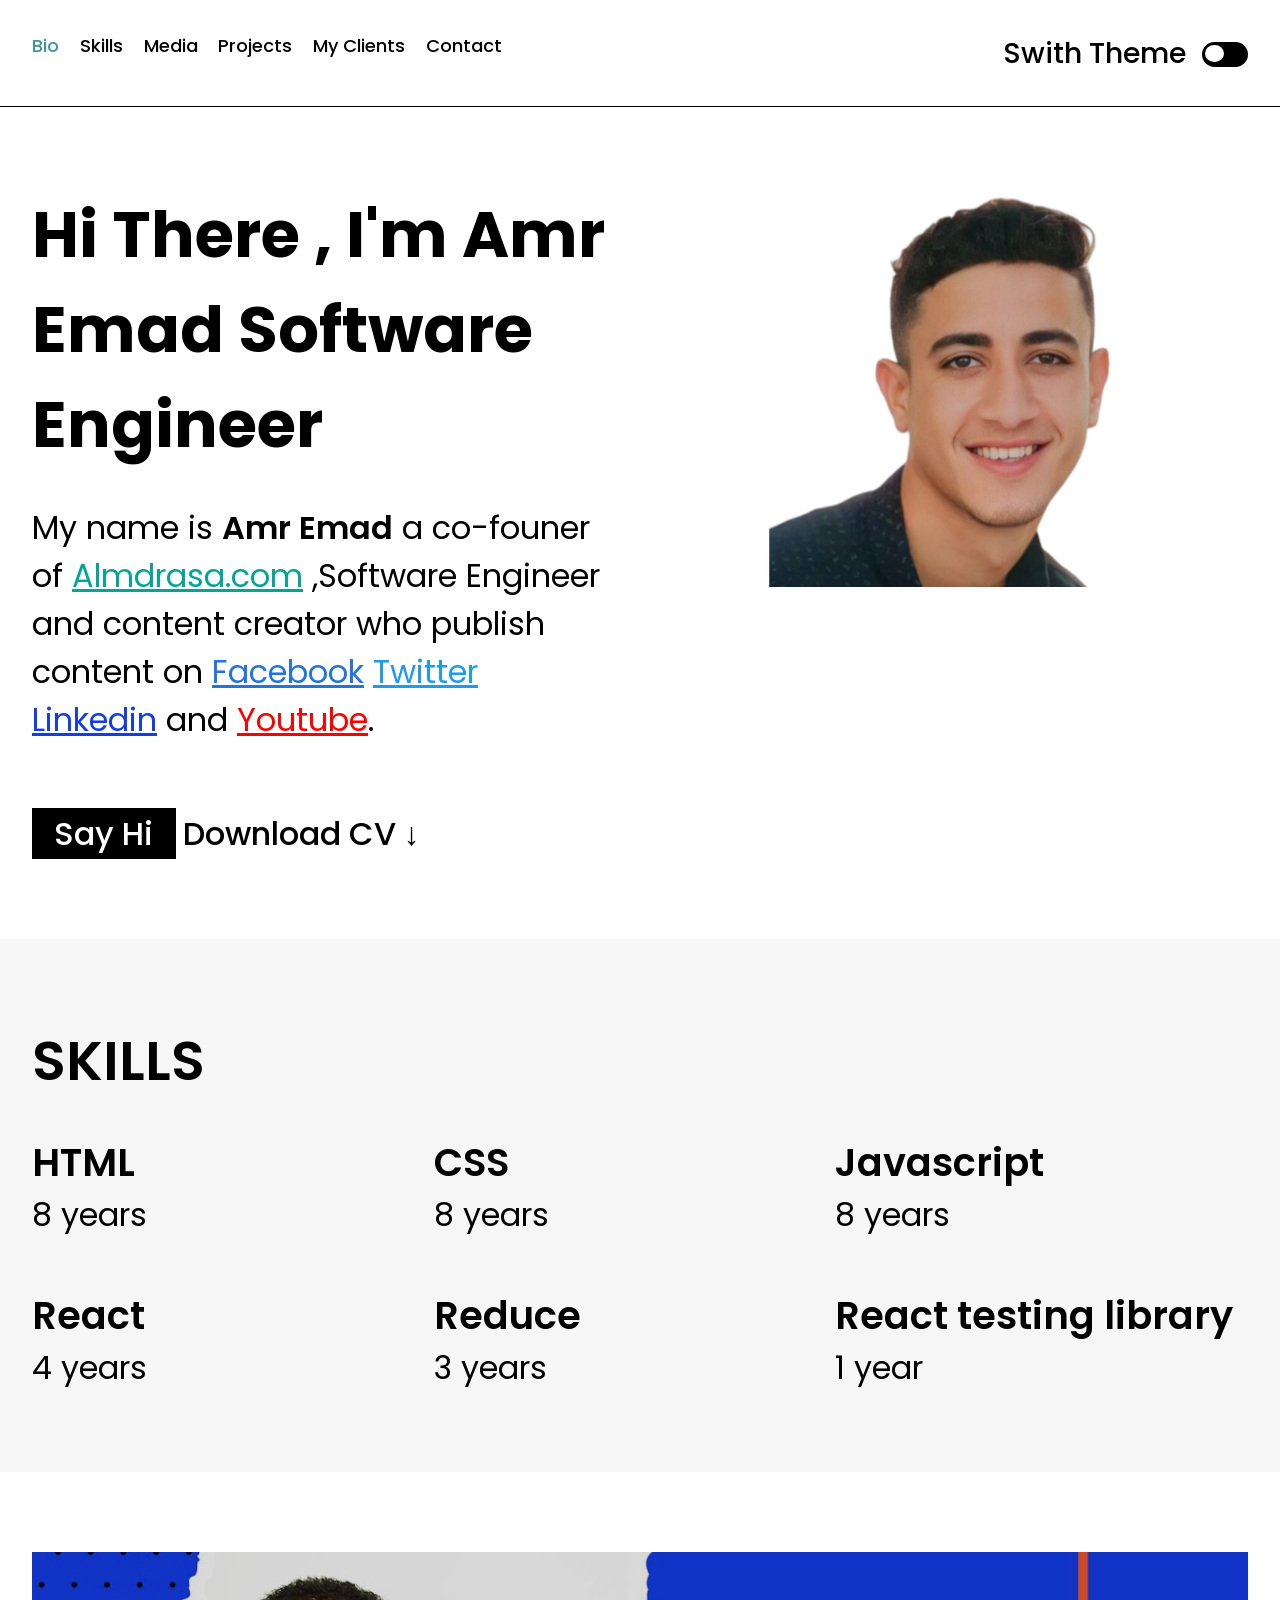
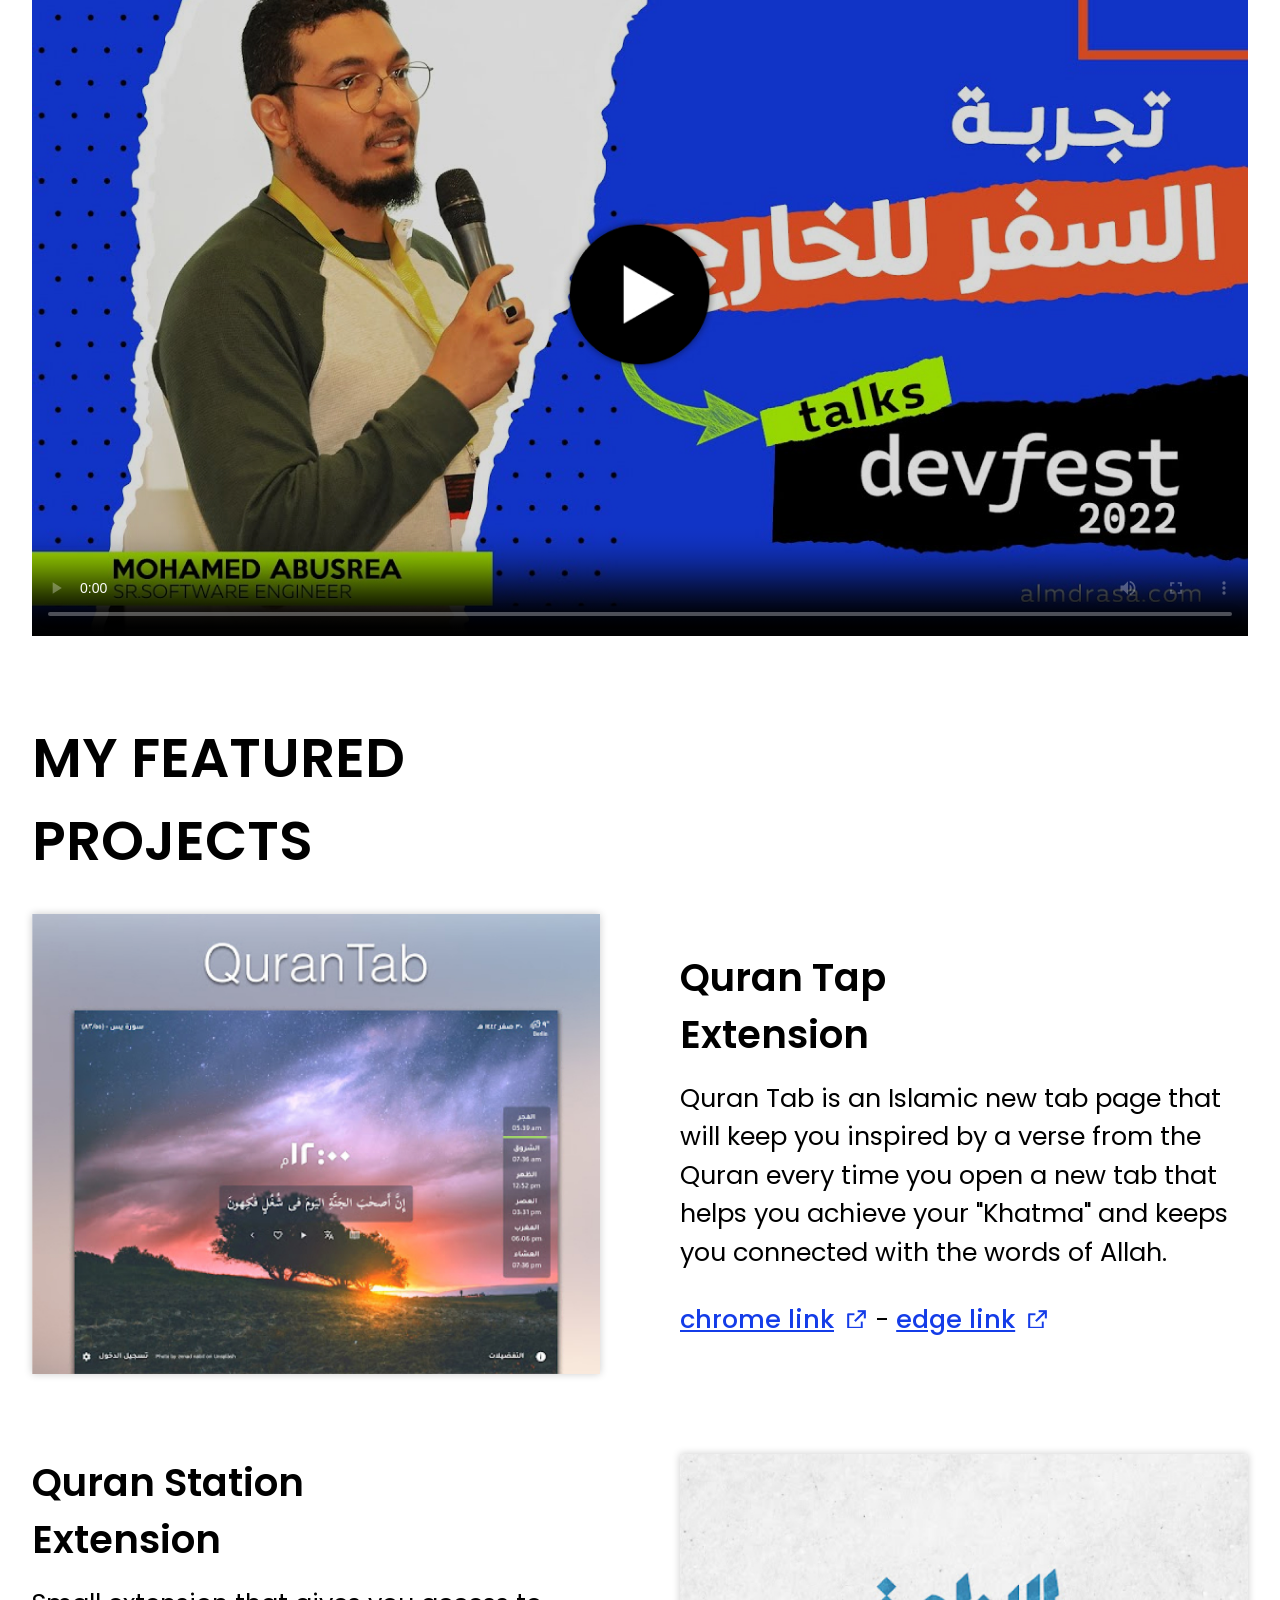
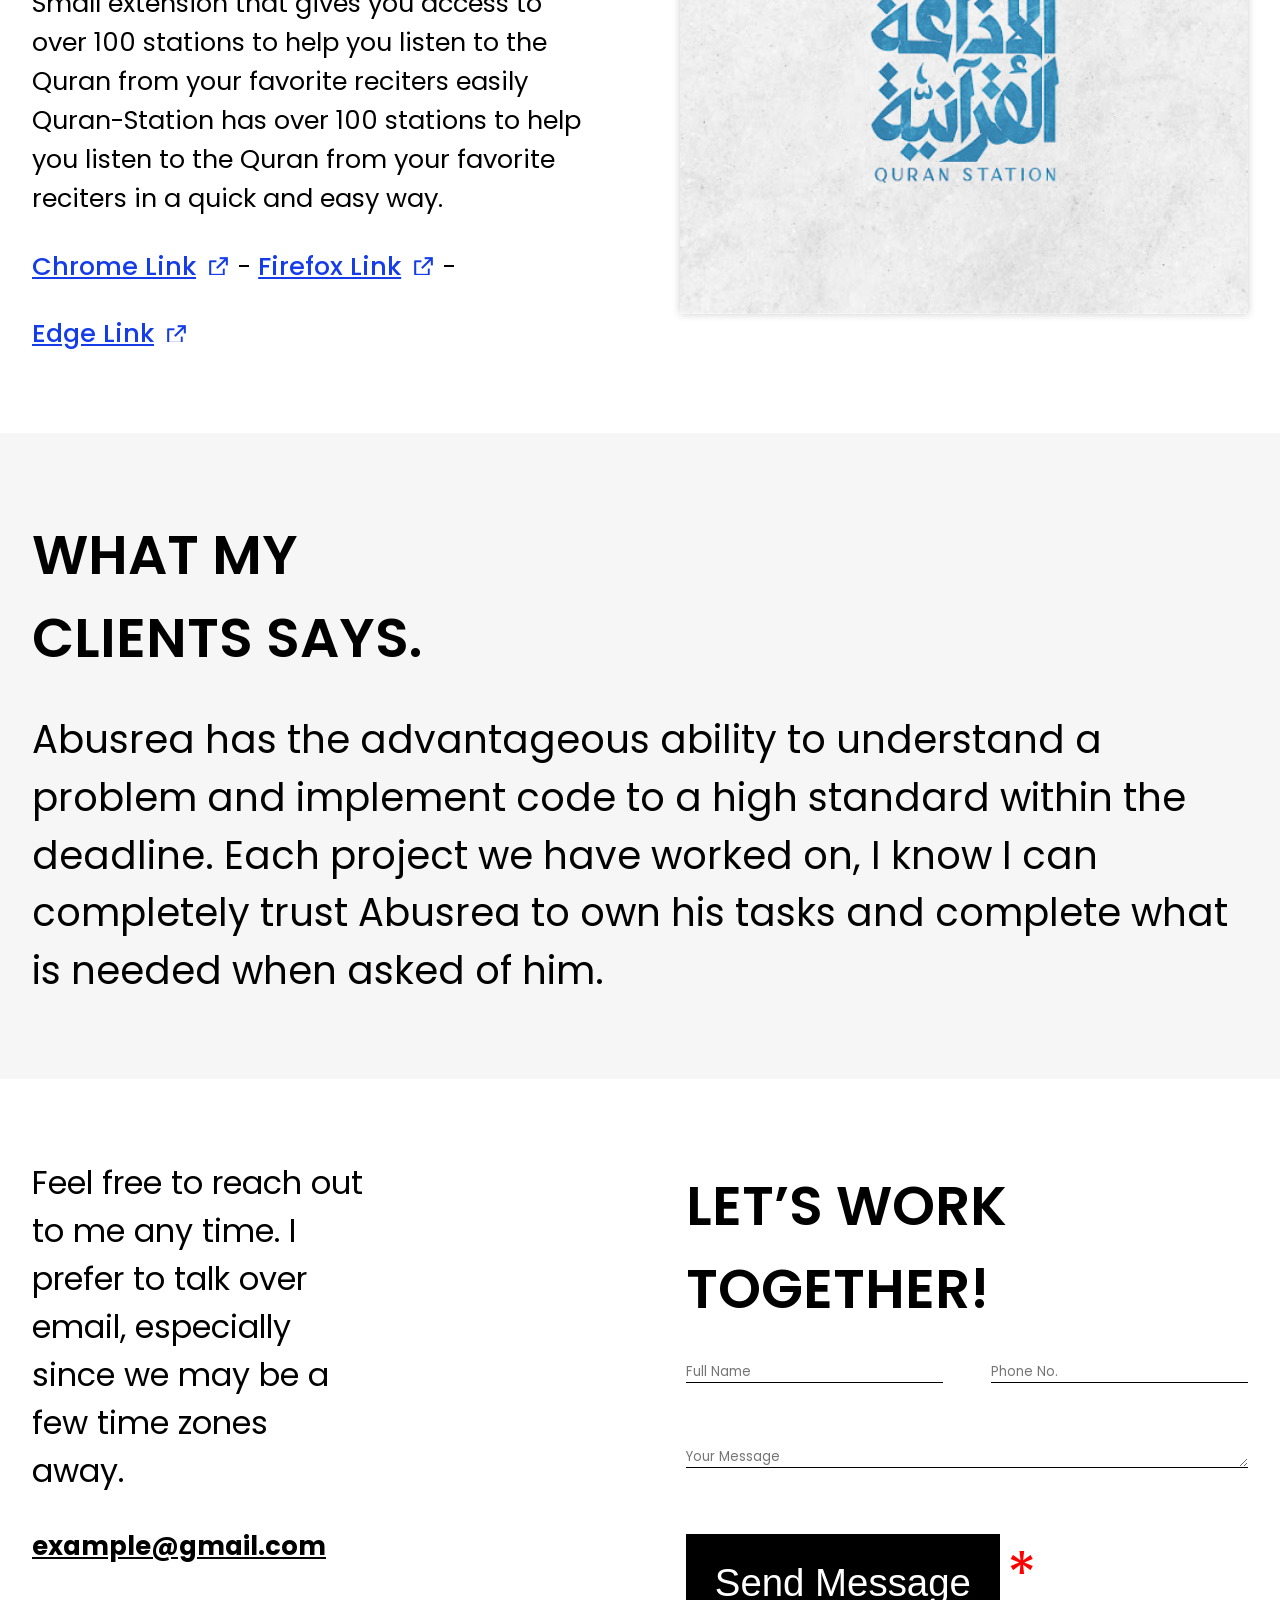
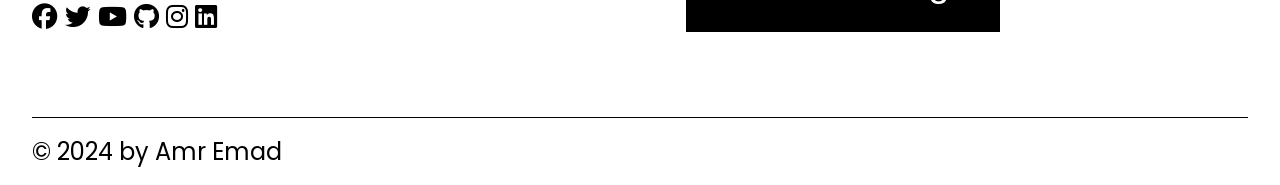
==== Index.html @ d74332c0 "my first project" ====
<!DOCTYPE html>
<html lang="en">
<head>
    <meta charset="UTF-8">
    <title>Amr Emad</title>
    <link rel="preconnect" href="https://fonts.googleapis.com">
<link rel="preconnect" href="https://fonts.gstatic.com" crossorigin>
<link href="https://fonts.googleapis.com/css2?family=Poppins:ital,wght@0,100;0,200;0,300;0,400;0,500;0,600;0,700;0,800;0,900;1,100;1,200;1,300;1,400;1,500;1,600;1,700;1,800;1,900&family=Tajawal:wght@200;400&display=swap" rel="stylesheet">

 <link rel="stylesheet" href="https://cdnjs.cloudflare.com/ajax/libs/font-awesome/6.6.0/css/all.min.css">

    <link rel="stylesheet" href="style.css">
    
</head>
<body>
     <div class="container">
       <video class="video-loop" autoplay loop muted>
            <source src="./video-loop.mp4" type="video/mp4" /> 
        </video> 

        <header class="header">
          <label  class="burger-menu" for="menu">
            <div class="burger-menu_bar"></div>
            <div class="burger-menu_bar"></div>
            <div class="burger-menu_bar"></div>
          </label> 
          <input id="menu" class="burger-menu_checkbox" type="checkbox">

            <nav class="navigation">
                <ul class="navigation__list">
                    <li><a href="#bio" class="navigation__link navigation__bio activ">Bio</a></li>
                    <li><a href="#skills" class="navigation__link navigation__skills">Skills</a></li>
                    <li><a href="#media" class="navigation__link navigation__media">Media</a></li>
                    <li><a href="#projects" class="navigation__link navigation__projects">Projects</a></li>
                    <li><a href="#clients" class="navigation__link navigation__clients">My Clients</a></li>
                    <li><a href="#contact" class="navigation__link navigation__contact">Contact</a></li>
                </ul>
            </nav>

            <div class="toggle">
            <p class="toggle__title switch">Swith Theme</p>
            <input type="checkbox" name="checkbox" id="toggle" class="toggle__checkbox">
            <label for="toggle" class="toggle__lable"></label>
        </div>
        </header>

        <section class="bio section" id="bio">
            <div class="bio__data">
            <h1 class="bio__title">
                Hi There , I'm Amr Emad Software Engineer
            </h1>
            <p class="bio__objectiv">
                My name is <span class="bio__name">amr emad</span>
                a co-founer of <a href="#" class="bio__almdrasa">Almdrasa.com</a>
                ,Software Engineer and content creator who publish content on <a href="#" class="bio__Facebook">Facebook</a>
                <a href="#" class="bio__Twiteer">Twitter</a>
                <a href="#" class="bio__linkedin">Linkedin</a> and 
                <a href="#" class="bio__Youtube">Youtube</a>.
            </p>
            <a href="#" class="bio__link say_hi">Say Hi</a>
           <a href="#" class=" bio__link download">Download CV <span class="bio__down-arrow"> ↓</span></a>
           </div>
        
        <div class="bio__pic--content">
            <img  class="bio__pic" src="mm.jpg" alt="image of amr emad">
        </div>
        </section>

        <section  id="skills" class="skills section section--width-bgc">
                <h2 class="h2__heading">Skills</h2>
                <ul class="skill__list">
                    <li class="skill__items">
                        <h2 class="skill__title">HTML</h2>
                        <span class="skills__years">8 years</span>
                    </li>
                    <li class="skill__items">
                        <h2 class="skill__title">CSS</h2>
                        <span class="skills__years">8 years</span>
                    </li>
                    <li class="skill__items">
                        <h2 class="skill__title">Javascript</h2>
                         <span class="skills__years">8 years</span>
                    </li>
                    <li class="skill__items">
                        <h2 class="skill__title">React</h2>
                        <span class="skills__years">4 years</span>
                    </li>
                    <li class="skill__items">
                        <h2 class="skill__title">Reduce</h2>
                        <span class="skills__years">3 years</span>
                    </li>
                    <li class="skill__items">
                        <h2 class="skill__title">React testing library</h2>
                        <span class="skills__years">1 year</span>

                    </li>
                </ul>
        </section>

        <section id="media" class="madia section">
            <video src="video.mp4" class="media__video" poster="thumbnail.jpg" controls>
                <source src="video.mp4" type="video/mp4" />
            </video>
        </section>

        <section id="projects" class="projects section">
            <h2 class="h2__heading">My Featured <br>
            projects</h2>
            <div class="projects__main">
                <img  class="projects__img" src="project-1.jpg" alt="Quran Tap Extension">
                <div class="projects__data">
                    <h3 class="h3__heading">Quran Tap<br>
                         Extension</h3>
                         <p class="projects__descriptions">
                            Quran Tab is an Islamic new tab page that will keep you inspired by a verse from the Quran every time you
                            open a new tab that helps you achieve your "Khatma" and keeps you connected with the words of Allah.</p>
                         <a href="https://bit.ly/qt-chrome" class="projects__link" target="_blank">chrome link</a>
                         <span>-</span>
                         <a href="https://bit.ly/qt-edge" class="projects__link" target="_blank">edge link</a>
                         </div>
                         <div class="projects__data">
                            <h3 class="h3__heading">
                              Quran Station <br />
                              Extension
                            </h3>
                            <p class="projects__description">
                              Small extension that gives you access to over 100 stations to help you listen to the Quran from your
                              favorite reciters easily Quran-Station has over 100 stations to help you listen to the Quran from your
                              favorite reciters in a quick and easy way.
                            </p>
                            <a class="projects__link" href="https://bit.ly/qs-chrome" target="_blank">Chrome Link</a>
                            <span>-</span>
                            <a class="projects__link" href="https://bit.ly/qs-firefox" target="_blank">Firefox Link</a>
                            <span>-</span>
                            <a class="projects__link" href="https://bit.ly/quran-station-edge" target="_blank">Edge Link</a>
                          </div>
                          <img class="projects__img responsive-img" src="project-2.jpg" alt="Quran Tab Extension" />
                        </div>
        </section>

        <section id="clients"  class="clients section section--width-bgc">

            <h2 class="h2__heading">
              What My <br> Clients Says.</h2>
            <div class="clients__opinions">
              <div class="clients__wrapper">
                <p class="clients__opinion">
                  Abusrea has the advantageous ability to understand a problem and implement code to a high standard within
                  the deadline. Each project we have worked on, I know I can completely trust Abusrea to own his tasks and
                  complete what is needed when asked of him.
                </p>
                <p class="clients__opinion">
                  Mohamed will patiently listen to you and give you his own Ideas as well, and in the end, he comes up with
                  something completely different from what you’re expecting, but the good news is, you’ll always love it.
                </p>
                <p class="clients__opinion">
                  I had a chance to work closely with Mohamed as a direct manager from hist first day at DeliveryHero until
                  my last day there (6+months). Mohamed's biggest strengths that I admire are taking initiatives on personal
                  and team level, and driving them.
                </p>
              </div>
            </div>
          </section>

          
      <section id="contact" class="section contact">
        <div class="contact__center">
          <p class="contact__description">
            Feel free to reach out to me any time. I prefer to talk over email, especially since we may be a few time
            zones away.
          </p>

          <a href="mailto: example@gmail.com" class="contact__email">example@gmail.com</a>

          <div class="contact__socials">
            <a class="contact__social" href="#">
                <i class="fa-brands fa-facebook"></i>
            </a>
            <a class="contact__social" href="#">
                <i class="fa-brands fa-twitter"></i>            
            </a>
            <a class="contact__social" href="#">
                <i class="fa-brands fa-youtube"></i>
            </a>
            <a class="contact__social" href="#">
                <i class="fa-brands fa-github"></i>
            </a>
            <a class="contact__social" href="#">
                <i class="fa-brands fa-instagram"></i>
            </a>
            <a class="contact__social" href="#">
                <i class="fa-brands fa-linkedin"></i>
            </a>
          </div>
        </div>
        <div class="contact__formContent">
            <h2 class="h2__heading">
              Let’s Work <br />
              Together!
            </h2>
            <form action="results.html">

              <div class="contact__inputs"> 

                <input type="text" class="contact__input" name="name" placeholder="Full Name" required />

                <input type="tel" class="contact__input" placeholder="Phone No."  name="tel" pattern="[0-9]{3}-[0-9]{2}-[0-9]{3}" required /> 

              </div>
              <textarea
                class="contact__input contact__textarea" name="message"placeholder="Your Message"rows="1" required></textarea>
              <input type="submit" class="contact__button" value="Send Message"/>
            </form>
          </div>
        </section>

        <footer class="footer">© 2024 by Amr Emad</footer>


                      
    </div>

    
</body>
</html>
---- style.css ----
/* css variables */
:root {
    --container-width: 119rem;
    --gutter: 2rem;

    --color-black:#000;
    --color-white:#fff;
    --color-blue: #2374e1;
    --color-light-blue: #1d9bf0;
    --color-dark-blue: #0a66c2;
    --color-darker-blue: #143ce8;
    --color-red: #ff0000;
    --color-green: #03a696;
    --color-grey: #f6f6f6;
    --color-dark-green: #42959b;
  
    --color-background: var(--color-white);
    --color-text: var(--color-black);
    --color-box-img: var(--color-black);
    --color-link-bg: var(--color-black);
    --color-input-border: var(--color-black);
  
    --font-family-raleway: "Raleway", sans-serif;
    --font-family-poppins: "Poppins", sans-serif;
  
    --font-weight-regular: 400;
    --font-weight-medium: 500;
    --font-weight-semi-bold: 600;
    --font-weight-bold: 700;
  
    --font-size-70: 7rem;
    --font-size-65: 6.5rem;
    --font-size-40: 4rem;
    --font-size-38: 3.8rem;
    --font-size-24: 2.4rem;
    --font-size-22: 2.2rem;
    --font-size-20: 2rem;
    --font-size-18: 1.8rem;
    --font-size-15: 1.5rem;
  
    --transition-timing: 0.3s;
  }
  
.poppins-medium {
    font-family: "Poppins", sans-serif;
    font-weight: 500;
    font-style: normal;
  }
  /* reset */
*{
    padding: 0;
    margin: 0;
    box-sizing: border-box;
    font-family: Poppins,sans-serif;
}
*,
*::after , 
*::before{
    box-sizing: border-box;
}
a {
    color: inherit;
    display: inline-block;
}
button {
    color: transparent;
    border: none;
    cursor: pointer;
}
ul,
ol {
    list-style: none;
}

    /* Glopal style */
html{
    scroll-behavior: smooth;
    scroll-padding-top: 11rem;
}
body ,[type="submit"] {
    font-size: 1.6rem;
    overflow-x: hidden;
    font-size: 1.6rem;
    font-family: var(--font-family-raleway);
    background-color: var(--color-background);
    color: var(--color-text);
    border: 0;
  }


.container{
    display: grid;
    row-gap: 5rem;
    max-width: calc(var(--container-width) + var(--gutter) * 2);
     margin: 0 auto; 
     padding-inline: var(--gutter);

}
.video-loop{
    position: fixed;
    top: 0;
    left: 0;
    min-width: 100%;
    min-height:100%;
    opacity: 0.08;
    z-index: -1;
}

.section{
    position: relative;
    display: grid;
    grid-template-columns: repeat(2 , auto);
    align-items: start;
}

.section--width-bgc{
    padding: 5rem 0;
}
.section--width-bgc::before{
    content: "";
    position: absolute;
    width:100vw;
    height: 100%;
    background-color: var(--color-grey);
    justify-self: center;
    z-index: -1;
}

.h2__heading {
    font-size: 55px;
    font-weight: var(--font-weight-semi-bold);
    grid-column: 1/-1;
    margin-bottom: 2rem;
    text-transform: uppercase;
}
.h3__heading{
    
    font-size: var(--font-size-24);
    font-weight: var(--font-weight-semi-bold);
    margin-bottom: 1rem;
}
 /* end Glopal style*/

 /* header */

header{
    position: sticky;
    top:0;
    z-index: 1;
    background-color: var(--color-background);
    padding: 2rem 0;
    display: flex;
    justify-content: center;
}
header::before{
    content: "";
    position: absolute;
    top: 0;
    width: 100vw;
    height: 100%;
    z-index: -1;
    border-bottom:0.1rem solid var(--color-input-border) ;
    background-color: var(--color-background);

}
.navigation{
    font-size: 18px;
    font-weight:var(--font-weight-medium) ;
}
.navigation{
    transition: var(--transition-timing);
}
.navigation__list {
    display: flex;
    gap:1.3rem;
}
.navigation__link:link ,
.navigation__link:visited {
    text-decoration: none;
    font-weight: var(--font-weight-medium);
}

.navigation__link :hover ,
.navigation__link:active ,
.activ  {
    text-decoration: underline;
    color: #42959b;
}

.burger-menu_checkbox{
    display: none;
}

/* toggle  */
.toggle {
    display: flex;
    gap: 1rem;
    margin-left: auto; 
}
.toggle__title{
    font-weight: var(--font-weight-medium);
    font-size: var(--font-size-18);
}
.toggle__checkbox{
    display: none;
}
.toggle__lable{
    display: block;
    position: relative;
    height: 1.6rem;
    width: 2.9rem;
    background-color: var(--color-black);
    border-radius: 5rem;
    margin-top: .6rem;
    cursor: pointer;
    transition: .3s;
}
.toggle__lable::after{
    content: "";
    width: 1.2rem;
    height: 1.1rem;
    border-radius: 50%;
    display: block;
    margin:.2rem;
    background-color: white;
    transition: .3s;

}
.toggle__checkbox:checked + .toggle__lable{
    background-color: white;
}
.toggle__checkbox:checked + .toggle__lable::after{
    transform: translateX(1.4rem);
    background-color: var(--color-dark-green);
}

/* end toggle */

/* bio */
.bio{
    column-gap: 4rem;
    grid-template-columns: repeat(2,1fr);
}
.bio__title{
    font-size: var(--font-size-40);
    font-family: var(--font-family-poppins);
}
.bio__objectiv{
    font-size: var(--font-size-20);
    font-weight: var(--font-weight-regular);
    font-family: var(--font-family-poppins);
    margin: 2rem 0 4rem;
}
.bio__name{
    text-transform: capitalize;
    font-weight: var(--font-weight-semi-bold);
}
.bio__almdrasa{
    color:var(--color-green)
}
.bio__Facebook{
    color: var(--color-blue);
}
.bio__Twiteer{
    color: var(--color-light-blue);
}
.bio__linkedin{
    color: var(--color-darker-blue);
}
.bio__Youtube{
    color: var(--color-red);
}
.bio__link{
    font-size: var(--font-size-20 );
    font-weight: var(--font-weight-medium);
    text-decoration: none;
}
.say_hi{
    background-color: var(--color-link-bg);
    color: white;
    padding: .1rem 1.4rem;
}

@keyframes jump {
    0% {
        transform: translateY(0.3rem);
    }
    35% { 
        transform: translateY(-0.3rem);
    }
    70% {
        transform: translateY(0);
    }
    100% {
        transform: translateY(0);

    }
}
.bio__down-arrow{
    display: inline-block;
    animation: jump 1s infinite alternate ease-in-out;
}
.bio__pic--content {
    display: flex;
    position: relative;
    align-items: flex-end;
    justify-self: center;
}
.bio__pic--content::after{
    content: "";
    position: absolute;
    background-color: #000;
    width: 100%;
    height: 100%;
    z-index: -1;
}
.bio__pic{
    height: 400px;
}
/* end bio */

/* skills */

.skill__list{
    display: grid;
    grid-template-columns: repeat(3, 1fr);
    row-gap: 3rem;
}
.skill__items{
    transition: var(--transition-timing);
    user-select: none;
}
.skill__items:hover{
    text-shadow: 0 0 2px  var(--color-green);
}
.skill__title{
    font-size: var(--font-size-24);
    font-weight: var(--font-weight-semi-bold);
}
.skills__years{
    display: inline-block;
    font-size: var(--font-size-20);    
}
/*  end skills */
/* media */
.midia{
    align-items: center;
    justify-content: center;
}
.media__video{
    max-width: 100%;
}
/* end media */
/* projects */
.projects__main{
    display: grid;
    grid-template-columns: repeat(2,1fr);
    column-gap: 5rem;
    row-gap: 5rem;
}
.projects__img
{
    box-shadow: 0 0 0.5rem rgba(0, 0, 0, 0.2);
    max-width: 100%;
}

.projects__data {
    align-self: center;
}
.projects__descriptions{
    line-height: 1.5;
}

.projects__link {
    color: var(--color-darker-blue);
    font-family: var(--font-family-poppins);
    font-weight: var(--font-weight-medium);
    margin-top: 1.8rem;
}
.projects__link::after {
    content: "";
    display: inline-block;
    width: 1em;
    height: 1.3rem;
    background-image: url(external-icon.png);
    background-size: cover;
    margin-left: 0.6rem;
}
/* End projects */

/* Clients */
.clients__opinions{
    grid-column: 1/-1;
    font-size: var(--font-size-24);
    line-height: 1.5;
}
.clients__wrapper{
    display: flex;
    overflow-x: auto;
    scroll-snap-type: x mandatory;
}
.clients__opinion{
    flex-basis: 100%;
    flex-shrink: 0;
    scroll-snap-type: x ;
}
/*  END CLIENTS */

/* contact */
.contact {
    grid-template-columns: repeat(2, 1fr);
    align-items: center; 
    column-gap: 20rem;
}

.contact__center{
    align-self: center;
} 

.contact__description {
    font-size: var(--font-size-20);
    line-height: 1.5;
}

.contact__email {
    font-weight: var(--font-weight-bold);
    margin: 2rem 0;
}

.contact__social{
    transition: transform 0.3s ease; 
}

.contact__social:hover{
    transform: scale(1.2);
}
.contact__inputs {
    display: flex;
    gap: 3rem;
}
.contact__input {
    border: 0;
    outline: 0;
    background: transparent;
    border-bottom: 0.1rem solid var(--color-input-border);
    flex: 1;
}
.contact__textarea {
    width: 100%;
    margin-top: 4rem;
}
.contact__button {
    background-color: var(--color-link-bg);
    color: var(--color-white);
    padding: 1.7rem 1.8rem;
    font-weight: var(--font-weight-medium);
    font-size: var(--font-size-24);
    margin-top: 3.4rem;
}


.contact form:invalid::after {
    content: "*";
    font-size: var(--font-size-38);
    color: var(--color-red);
}

/* End contact */

 /* foteer */
.footer {
    padding: 1rem 0;
    font-size: var(--font-size-15);
    border-top: 0.1rem solid var(--color-black);
}
/* end footer */

/* theme */

html:has(.toggle__checkbox:checked) {
    --color-background: var(--color-black);
    --color-text: var(--color-white);
    --color-box-img: var(--color-green);
    --color-link-bg: var(--color-green);
    --color-grey: #080808;
    --color-input-border: var(--color-white);
  }
/* end theme */

/* responsive pc */
@media (max-width: 1000px) {
    html {
      font-size: 8px;
    }
  }
  
  /* responsive tablet */
  @media (max-width: 800px) {
    .container {
      row-gap: 8rem;
    }
  
    .section {
      grid-template-columns: 1fr;
    }
    .bio__pic--content {
      grid-row: 1;
      justify-self: center;
      margin-bottom: 4rem;
    }
  
    .skills__list {
      grid-template-columns: repeat(2, 1fr);
    }
  
    .projects__main {
      grid-template-columns: 1fr;
      row-gap: 6rem;
      justify-items: center;
    }
  
    .projects__data:nth-of-type(2) {
      order: 1;
    }
  
    .clients__opinions {
      font-size: var(--font-size-24);
    }
  
    .contact {
      row-gap: 6rem;
    }
  
    .contact__formContent {
      order: -1;
    }
  }
  
  /* responsive mobile */
  @media (max-width: 600px) {
    .bio__pic {
       width: 100%;
    }
  
    .header {
      padding: 0;
    }
  
    .header::before {
      z-index: 0;
    }
  
    .burger-menu {
      display: flex;
      flex-direction: column;
      gap: 0.75rem;
      z-index: 0;
      align-self: center;
      cursor: pointer;
    }
  
    .burger-menu_bar {
      height: 0.3rem;
      width: 4.375rem;
      background-color: var(--color-text);
      transition: var(--transition-timing);
    }
  
    .burger-menu__checkbox:checked + .navigation {
      top: 100%;
    }
  
    .header:has(.burger-menu_checkbox:checked) .burger-menu_bar:nth-child(1) {
      transform: translateY(10px) rotate(40deg);
    }
  
    .header:has(.burger-menu_checkbox:checked) .burger-menu_bar:nth-child(2) {
      opacity: 0;
      visibility: hidden;
    }
  
    .header:has(.burger-menu_checkbox:checked) .burger-menu_bar:nth-child(3) {
      transform: translateY(-7px) rotate(-40deg);
    }
    .burger-menu_checkbox:checked + .navigation{
        top: 100%;
    }
  
    .navigation { 
      position: absolute;
      padding: 3rem 0;
      width: 100%;
      top: 0;
      /* border-bottom: 0.1rem solid var(--color-text); */
      background-color: var(--color-white);
      z-index: -1;
      width: 100vw;
    }
  
    .navigation__list {
       justify-content: center;
    }
  
     .toggle {
      padding: 3rem 0;
       z-index: 1;
      /* width: 100%;
      height: 100%; 
       background: var(--color-background);  */
    } 
  }
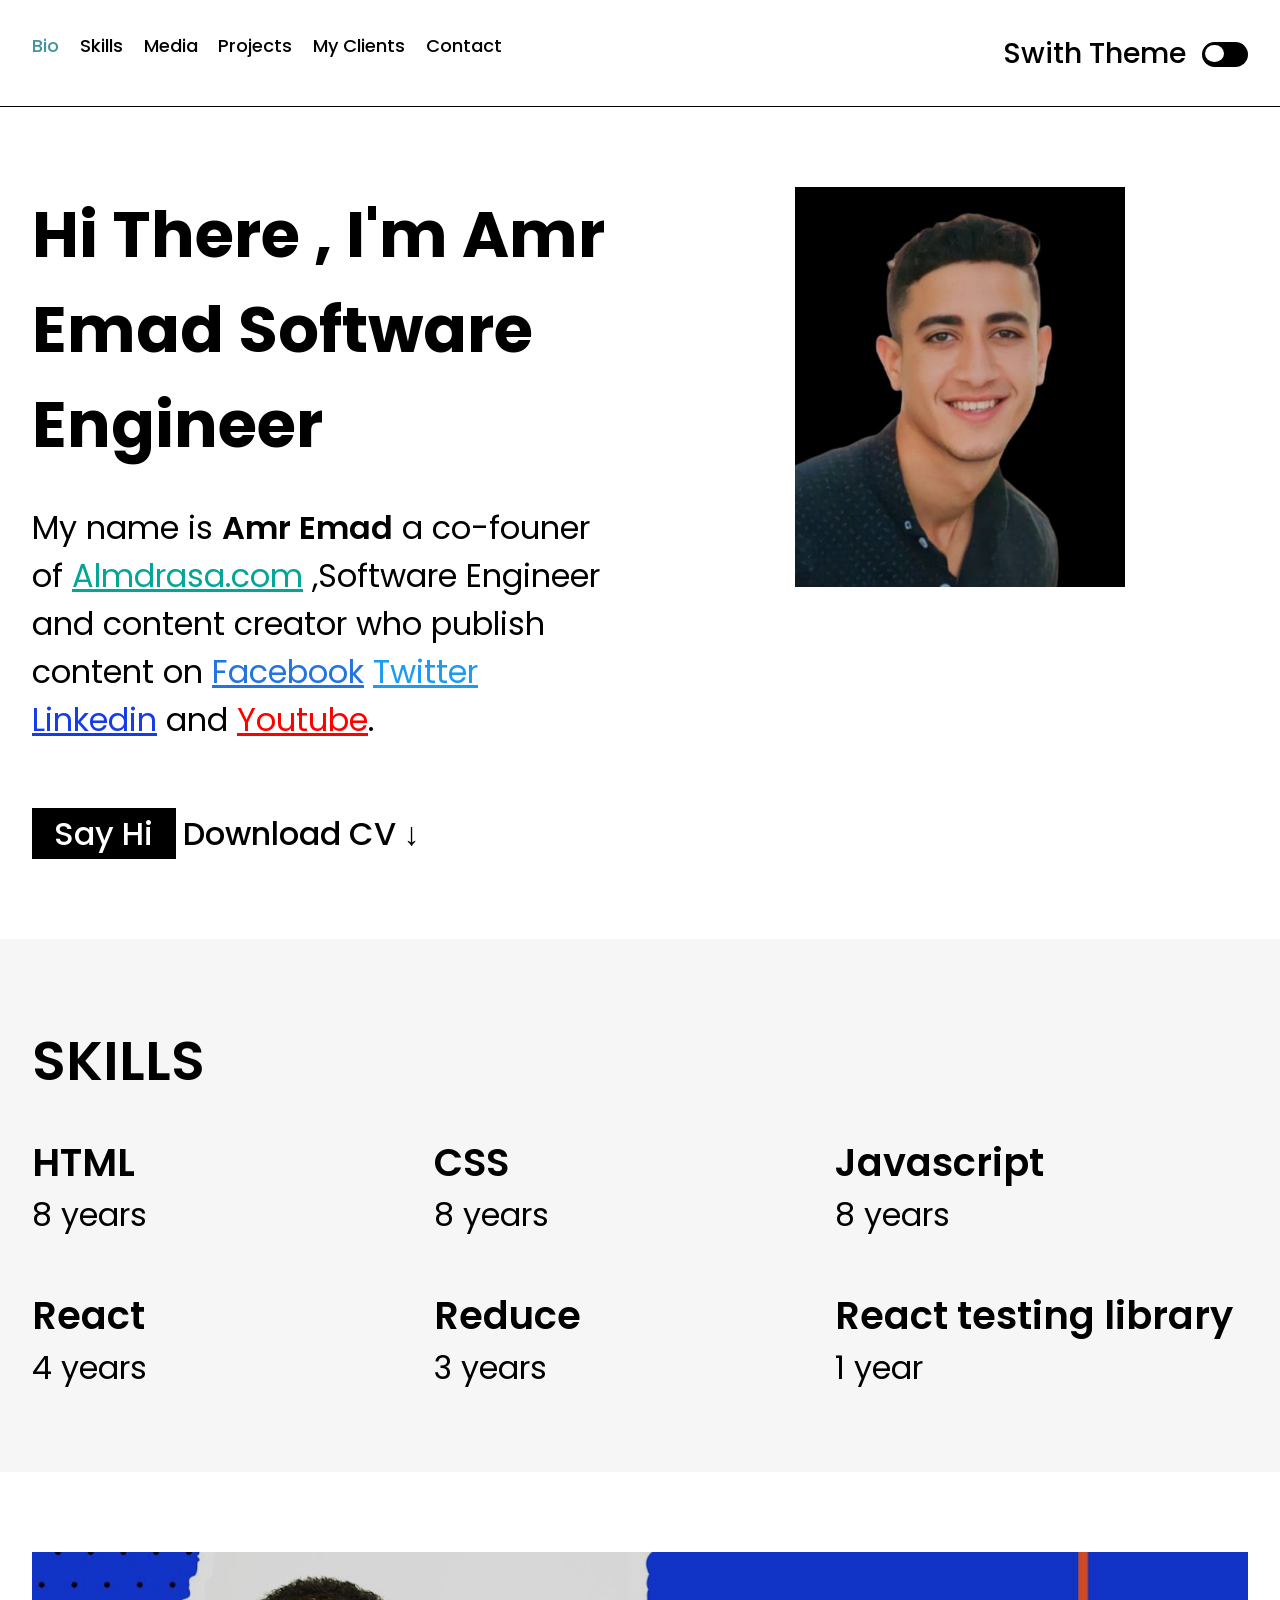
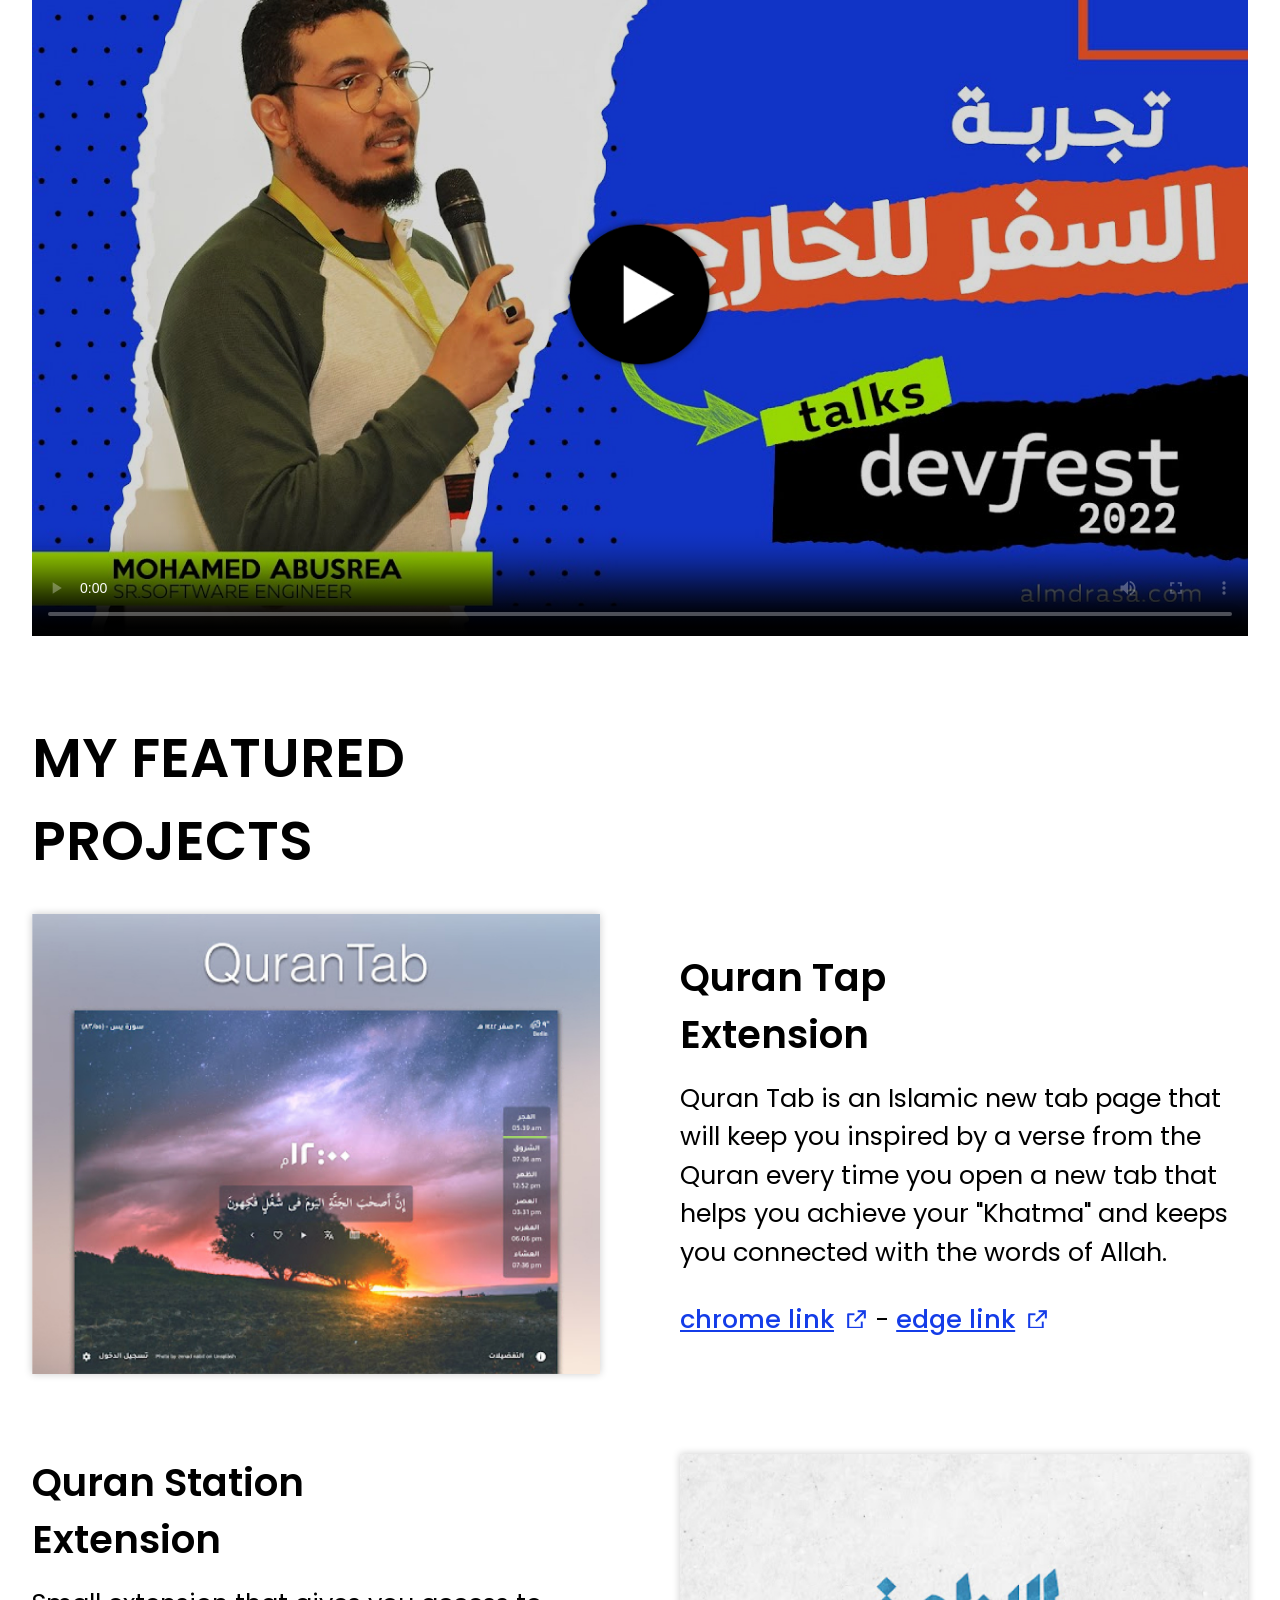
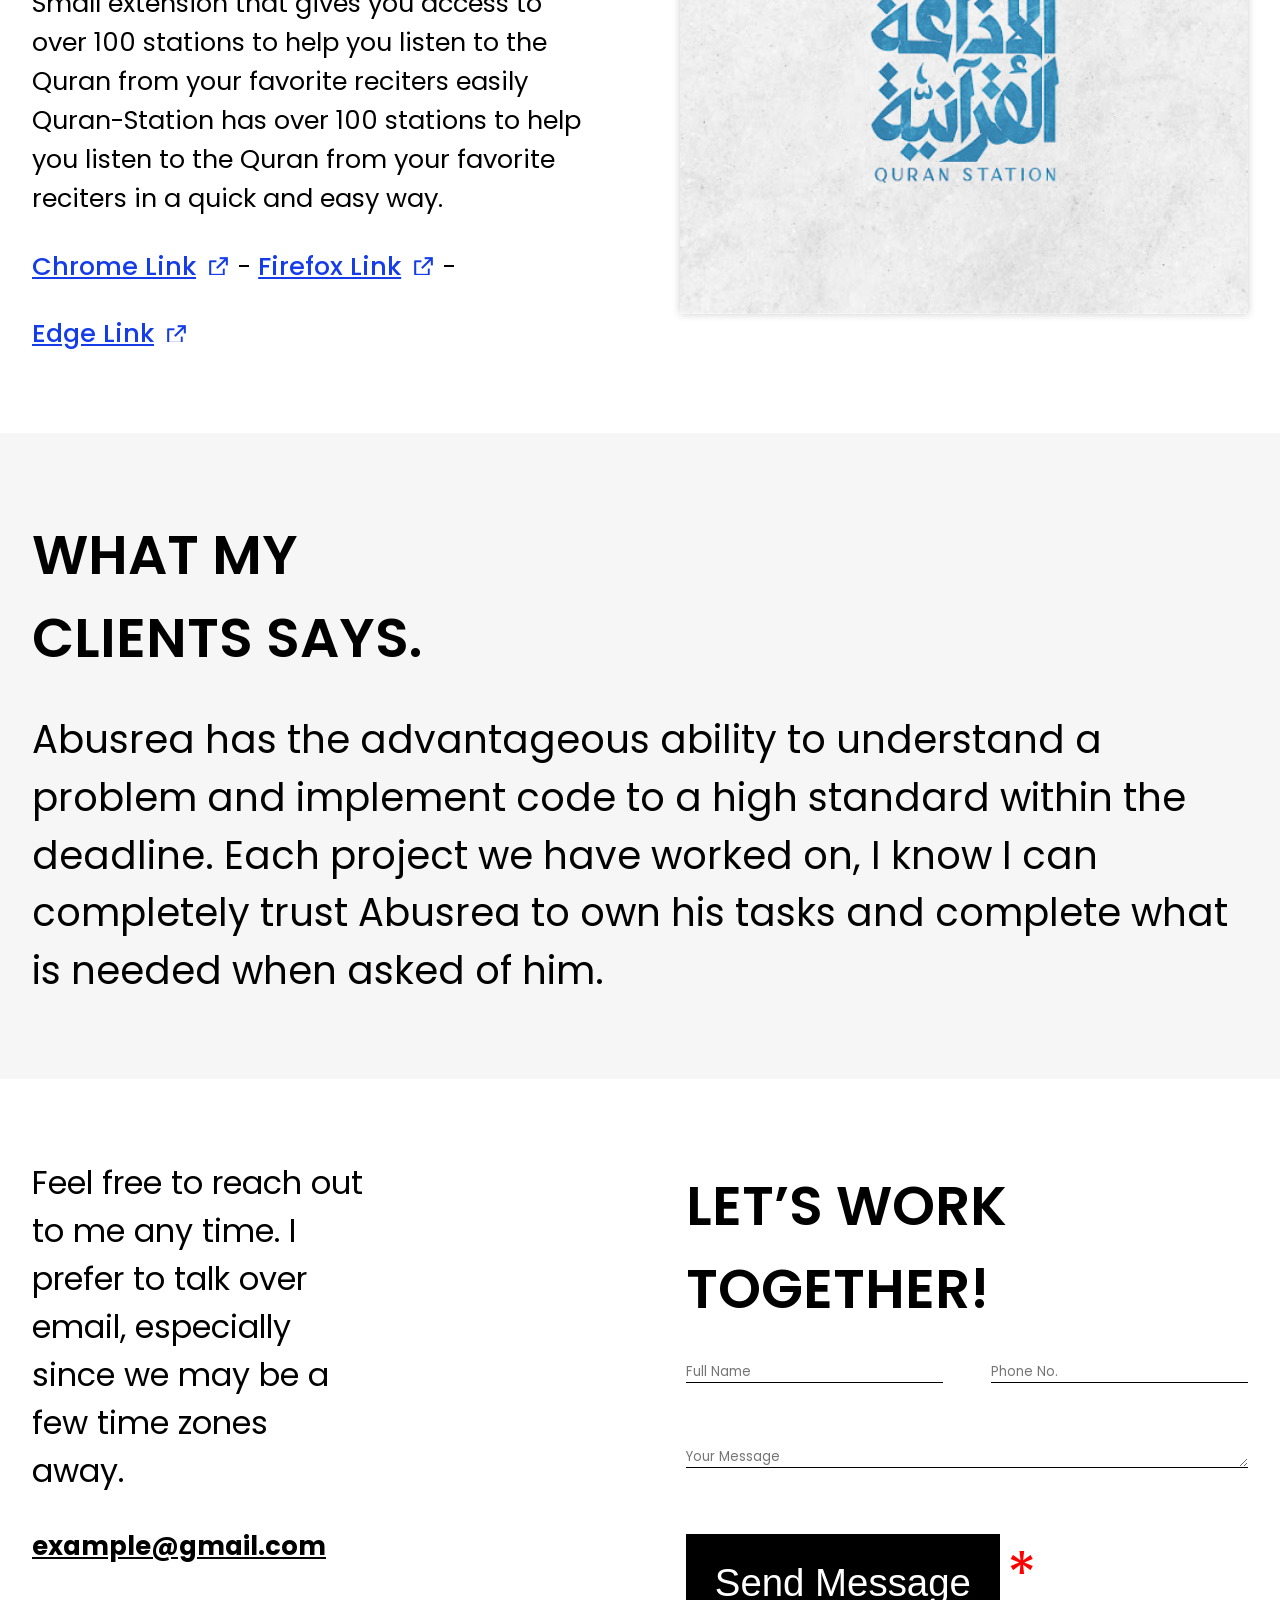
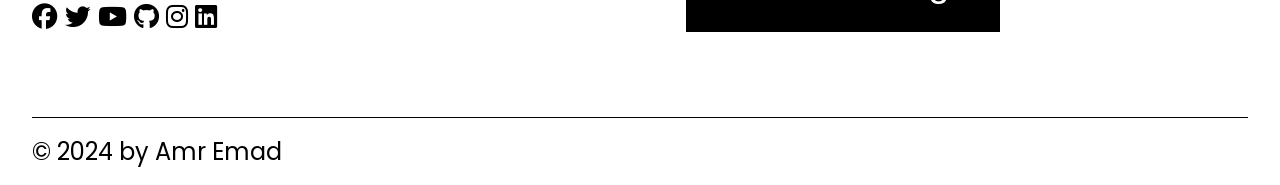
==== commit 554f2ab9: "commit" ====
--- a/Index.html
+++ b/Index.html
@@ -62,7 +62,7 @@
            </div>
         
         <div class="bio__pic--content">
-            <img  class="bio__pic" src="mm.jpg" alt="image of amr emad">
+            <img  class="bio__pic" src="ME.jpg" alt="image of amr emad">
         </div>
         </section>
 
--- a/style.css
+++ b/style.css
@@ -1,4 +1,4 @@
-/* css variables */
+ /* css variables */
 :root {
     --container-width: 119rem;
     --gutter: 2rem;
